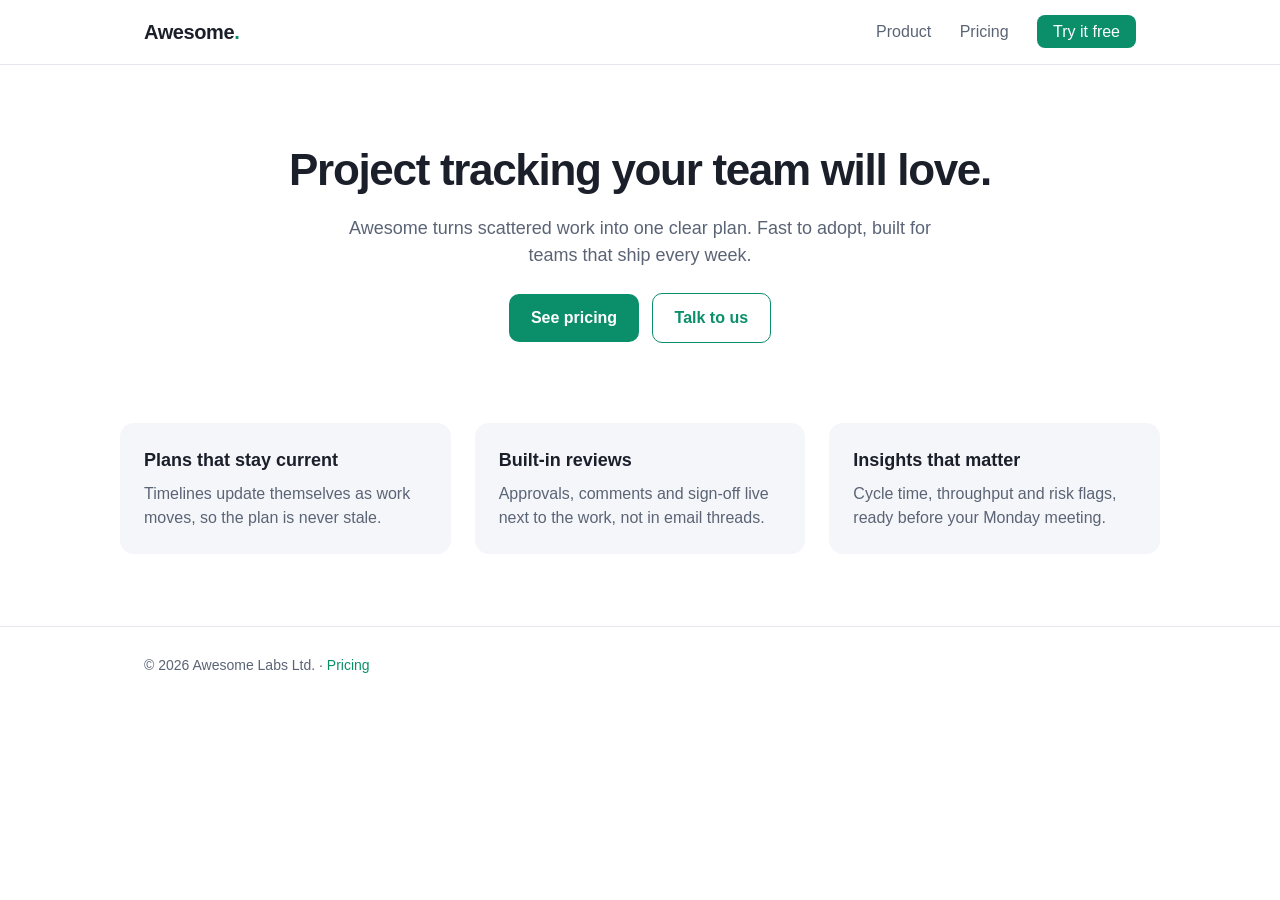
==== index.html @ 6520294e "Baseline site" ====
<!doctype html>
<html lang="en">
<head>
  <meta charset="utf-8">
  <meta name="viewport" content="width=device-width, initial-scale=1">
  <title>Awesome — Project tracking your team will love</title>
  <link rel="stylesheet" href="styles.css">
</head>
<body>
<header class="top">
  <div class="wrap">
    <a class="logo" href="index.html">Awesome<span>.</span></a>
    <nav class="menu">
      <a href="index.html">Product</a>
      <a href="pricing.html">Pricing</a>
      <a href="pricing.html" class="cta">Try it free</a>
    </nav>
  </div>
</header>

<section class="hero">
  <div class="wrap">
    <h1>Project tracking your team will love.</h1>
    <p>Awesome turns scattered work into one clear plan. Fast to adopt, built for teams that ship every week.</p>
    <a class="btn" href="pricing.html">See pricing</a>
    <a class="btn ghost" href="pricing.html">Talk to us</a>
  </div>
</section>

<section class="wrap features">
  <article><h3>Plans that stay current</h3><p>Timelines update themselves as work moves, so the plan is never stale.</p></article>
  <article><h3>Built-in reviews</h3><p>Approvals, comments and sign-off live next to the work, not in email threads.</p></article>
  <article><h3>Insights that matter</h3><p>Cycle time, throughput and risk flags, ready before your Monday meeting.</p></article>
</section>

<footer class="bottom"><div class="wrap">© 2026 Awesome Labs Ltd. · <a href="pricing.html">Pricing</a></div></footer>
</body>
</html>
---- styles.css ----
:root { --ink:#1b1f2a; --muted:#5b6475; --line:#e4e7ee; --brand:#0b8f6a; --brand-dark:#086e52; --bg:#ffffff; --soft:#f5f6fa; }
* { box-sizing: border-box; }
body { margin:0; font-family: -apple-system, BlinkMacSystemFont, "Segoe UI", Inter, Roboto, sans-serif; color:var(--ink); background:var(--bg); line-height:1.5; }
a { color:var(--brand); text-decoration:none; }
.wrap { max-width:1040px; margin:0 auto; padding:0 24px; }
header.top { border-bottom:1px solid var(--line); }
header.top .wrap { display:flex; align-items:center; justify-content:space-between; height:64px; }
.logo { font-weight:800; font-size:20px; letter-spacing:-.02em; color:var(--ink); }
.logo span { color:var(--brand); }
nav.menu a { margin-left:24px; color:var(--muted); font-weight:500; }
nav.menu a.cta { background:var(--brand); color:#fff; padding:8px 16px; border-radius:8px; }
.hero { padding:72px 0 40px; text-align:center; }
.hero h1 { font-size:44px; letter-spacing:-.03em; margin:0 0 12px; }
.hero p { color:var(--muted); font-size:18px; max-width:620px; margin:0 auto 24px; }
.btn { display:inline-block; background:var(--brand); color:#fff; padding:12px 22px; border-radius:10px; font-weight:600; }
.btn.ghost { background:transparent; color:var(--brand); border:1px solid var(--brand); margin-left:8px; }
.features { display:grid; grid-template-columns:repeat(3,1fr); gap:24px; padding:40px 0 72px; }
.features article { background:var(--soft); border-radius:14px; padding:24px; }
.features h3 { margin:0 0 8px; font-size:18px; }
.features p { margin:0; color:var(--muted); }
section.pricing { padding:56px 0 72px; }
section.pricing h1 { text-align:center; font-size:40px; letter-spacing:-.03em; margin:0 0 8px; }
section.pricing > .wrap > p.sub { text-align:center; color:var(--muted); margin:0 0 40px; }
.plans { display:grid; grid-template-columns:repeat(3,1fr); gap:24px; align-items:stretch; }
article.plan { border:1px solid var(--line); border-radius:16px; padding:28px; display:flex; flex-direction:column; background:#fff; }
article.plan.featured { border-color:var(--brand); box-shadow:0 10px 30px rgba(11,143,106,.14); }
article.plan h3 { margin:0 0 4px; font-size:22px; }
article.plan .blurb { color:var(--muted); margin:0 0 18px; min-height:44px; }
article.plan .price { margin:0 0 20px; }
article.plan .amount { font-size:40px; font-weight:800; letter-spacing:-.03em; }
article.plan .unit, article.plan .period { color:var(--muted); font-size:15px; }
article.plan ul.features { list-style:none; padding:0; margin:0 0 24px; display:block; }
article.plan ul.features li { padding:6px 0 6px 26px; position:relative; border-top:1px solid var(--line); }
article.plan ul.features li::before { content:"✓"; position:absolute; left:4px; color:var(--brand); font-weight:700; }
article.plan .btn { margin-top:auto; text-align:center; }
.faq { max-width:720px; margin:0 auto; padding:0 0 72px; }
.faq h2 { font-size:26px; }
.faq h4 { margin:18px 0 4px; }
.faq p { margin:0; color:var(--muted); }
footer.bottom { border-top:1px solid var(--line); padding:28px 0; color:var(--muted); font-size:14px; }
@media (max-width:820px) { .features, .plans { grid-template-columns:1fr; } .hero h1 { font-size:34px; } }
article.plan .tagline { font-weight:600; color:var(--brand); margin:0 0 6px; font-size:14px; text-transform:uppercase; letter-spacing:.04em; }
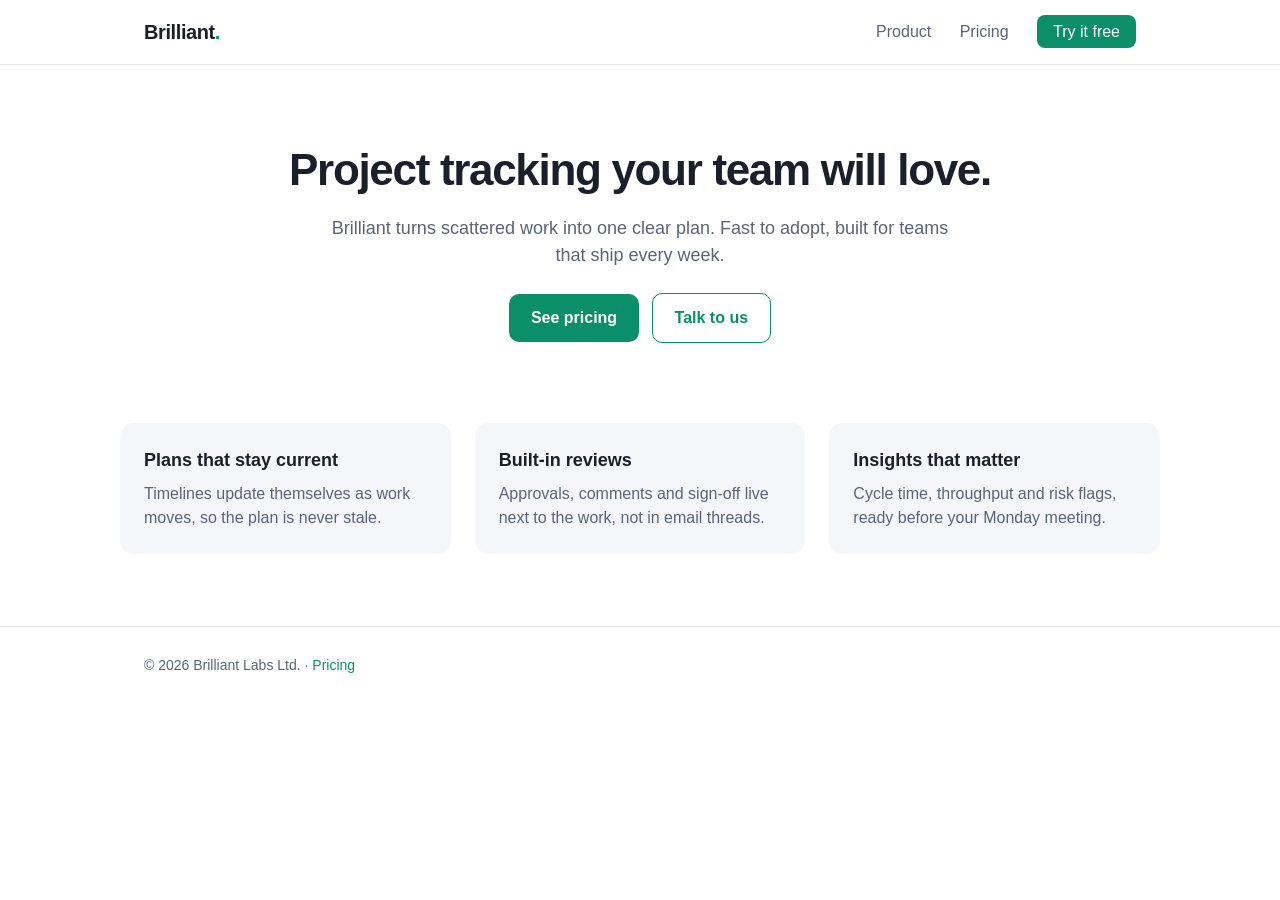
==== commit 6e0f780f: "Reset demo baseline" ====
--- a/index.html
+++ b/index.html
@@ -3,13 +3,13 @@
 <head>
   <meta charset="utf-8">
   <meta name="viewport" content="width=device-width, initial-scale=1">
-  <title>Awesome — Project tracking your team will love</title>
+  <title>Brilliant — Project tracking your team will love</title>
   <link rel="stylesheet" href="styles.css">
 </head>
 <body>
 <header class="top">
   <div class="wrap">
-    <a class="logo" href="index.html">Awesome<span>.</span></a>
+    <a class="logo" href="index.html">Brilliant<span>.</span></a>
     <nav class="menu">
       <a href="index.html">Product</a>
       <a href="pricing.html">Pricing</a>
@@ -21,7 +21,7 @@
 <section class="hero">
   <div class="wrap">
     <h1>Project tracking your team will love.</h1>
-    <p>Awesome turns scattered work into one clear plan. Fast to adopt, built for teams that ship every week.</p>
+    <p>Brilliant turns scattered work into one clear plan. Fast to adopt, built for teams that ship every week.</p>
     <a class="btn" href="pricing.html">See pricing</a>
     <a class="btn ghost" href="pricing.html">Talk to us</a>
   </div>
@@ -33,6 +33,6 @@
   <article><h3>Insights that matter</h3><p>Cycle time, throughput and risk flags, ready before your Monday meeting.</p></article>
 </section>
 
-<footer class="bottom"><div class="wrap">© 2026 Awesome Labs Ltd. · <a href="pricing.html">Pricing</a></div></footer>
+<footer class="bottom"><div class="wrap">© 2026 Brilliant Labs Ltd. · <a href="pricing.html">Pricing</a></div></footer>
 </body>
 </html>
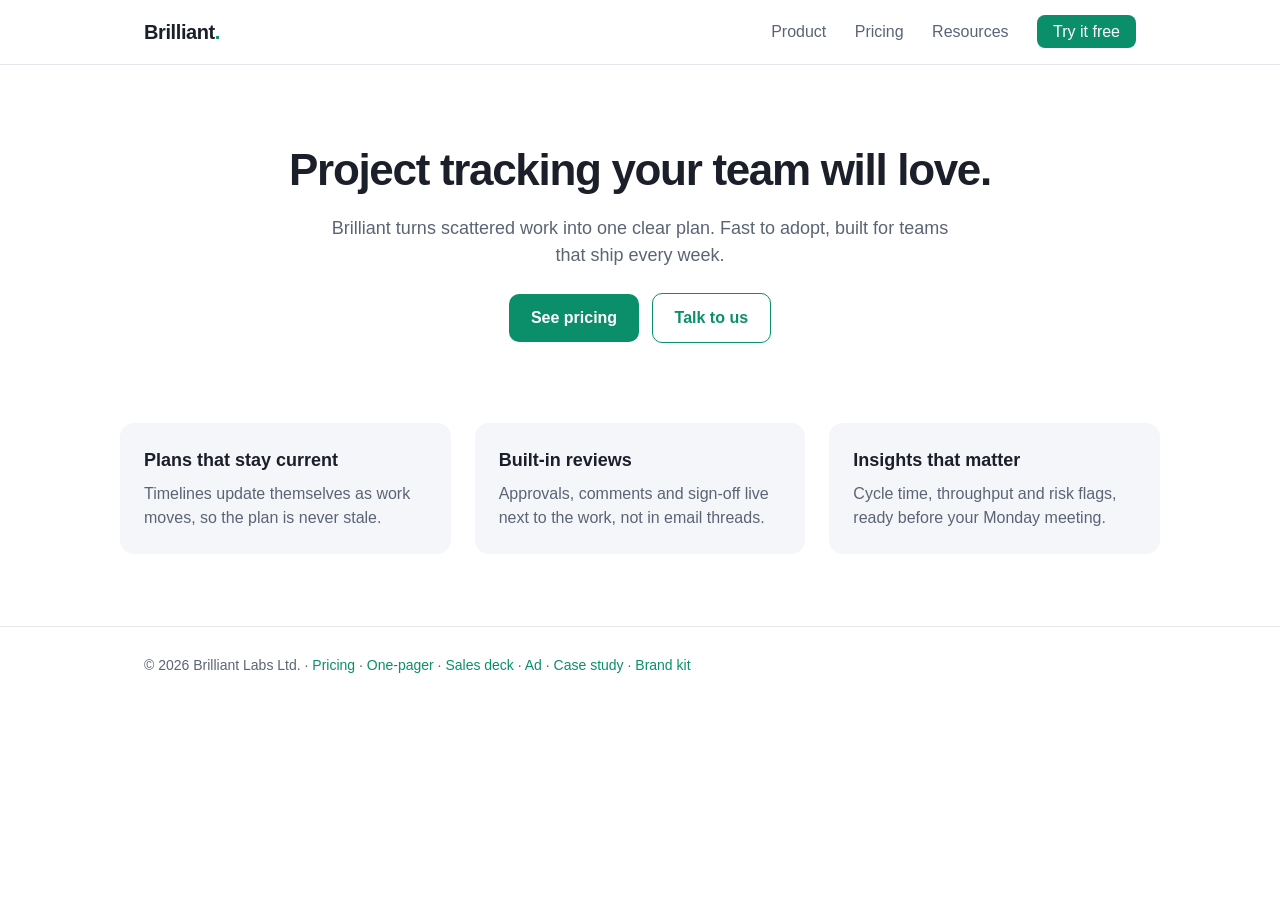
==== commit fa398b06: "Add sales deck, LinkedIn ad, one-pager, case study, brand kit and thumbnails (v0.2 L7)" ====
--- a/index.html
+++ b/index.html
@@ -13,6 +13,7 @@
     <nav class="menu">
       <a href="index.html">Product</a>
       <a href="pricing.html">Pricing</a>
+      <a href="one-pager.html">Resources</a>
       <a href="pricing.html" class="cta">Try it free</a>
     </nav>
   </div>
@@ -33,6 +34,6 @@
   <article><h3>Insights that matter</h3><p>Cycle time, throughput and risk flags, ready before your Monday meeting.</p></article>
 </section>
 
-<footer class="bottom"><div class="wrap">© 2026 Brilliant Labs Ltd. · <a href="pricing.html">Pricing</a></div></footer>
+<footer class="bottom"><div class="wrap">© 2026 Brilliant Labs Ltd. · <a href="pricing.html">Pricing</a> · <a href="one-pager.html">One-pager</a> · <a href="assets/sales-deck.pptx">Sales deck</a> · <a href="ad.html">Ad</a> · <a href="case-study.html">Case study</a> · <a href="brand-kit.html">Brand kit</a></div></footer>
 </body>
 </html>
--- a/styles.css
+++ b/styles.css
@@ -40,3 +40,6 @@
 footer.bottom { border-top:1px solid var(--line); padding:28px 0; color:var(--muted); font-size:14px; }
 @media (max-width:820px) { .features, .plans { grid-template-columns:1fr; } .hero h1 { font-size:34px; } }
 article.plan .tagline { font-weight:600; color:var(--brand); margin:0 0 6px; font-size:14px; text-transform:uppercase; letter-spacing:.04em; }
+
+.pricing-list { list-style:none; padding:0; margin:12px 0 24px; } .pricing-list li { padding:10px 14px; border:1px solid var(--line, #e3e6ea); border-radius:10px; margin-bottom:8px; font-weight:600; }
+.ad-offer { font-weight:600; color:var(--brand); }
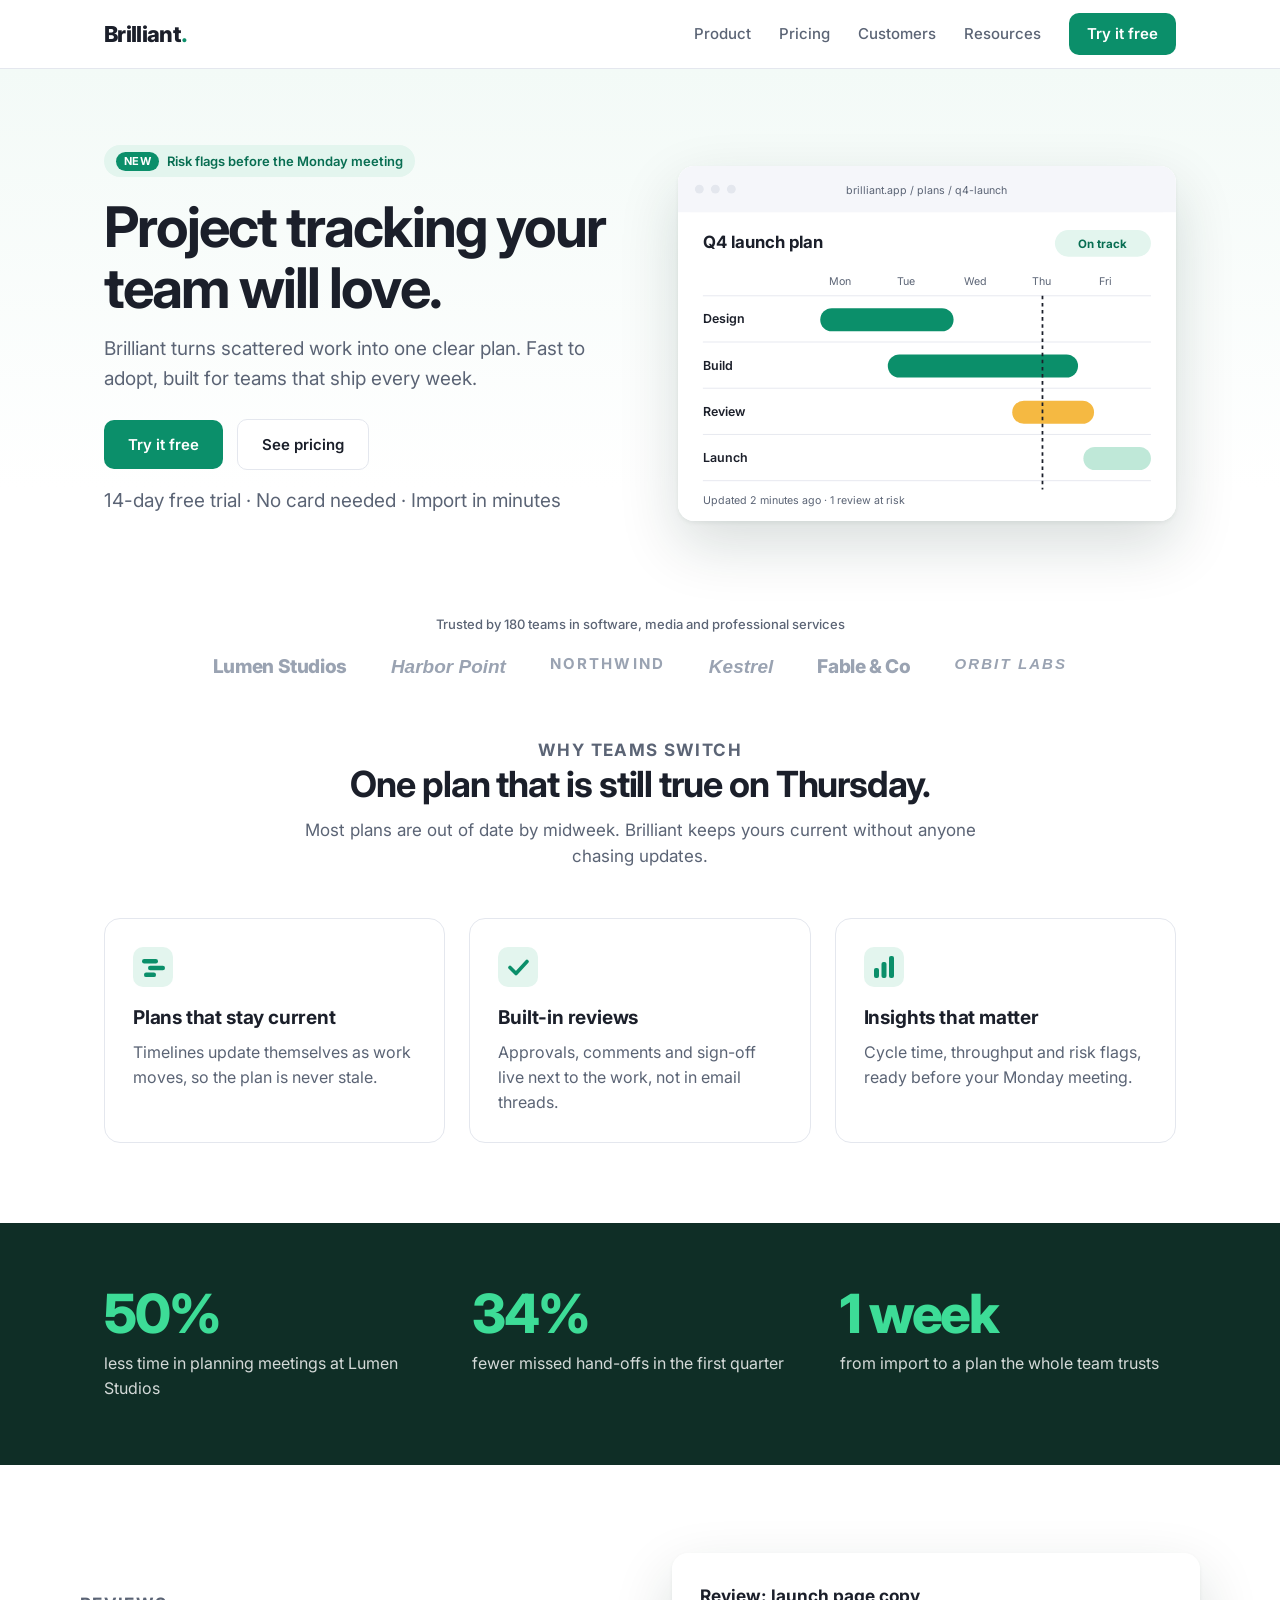
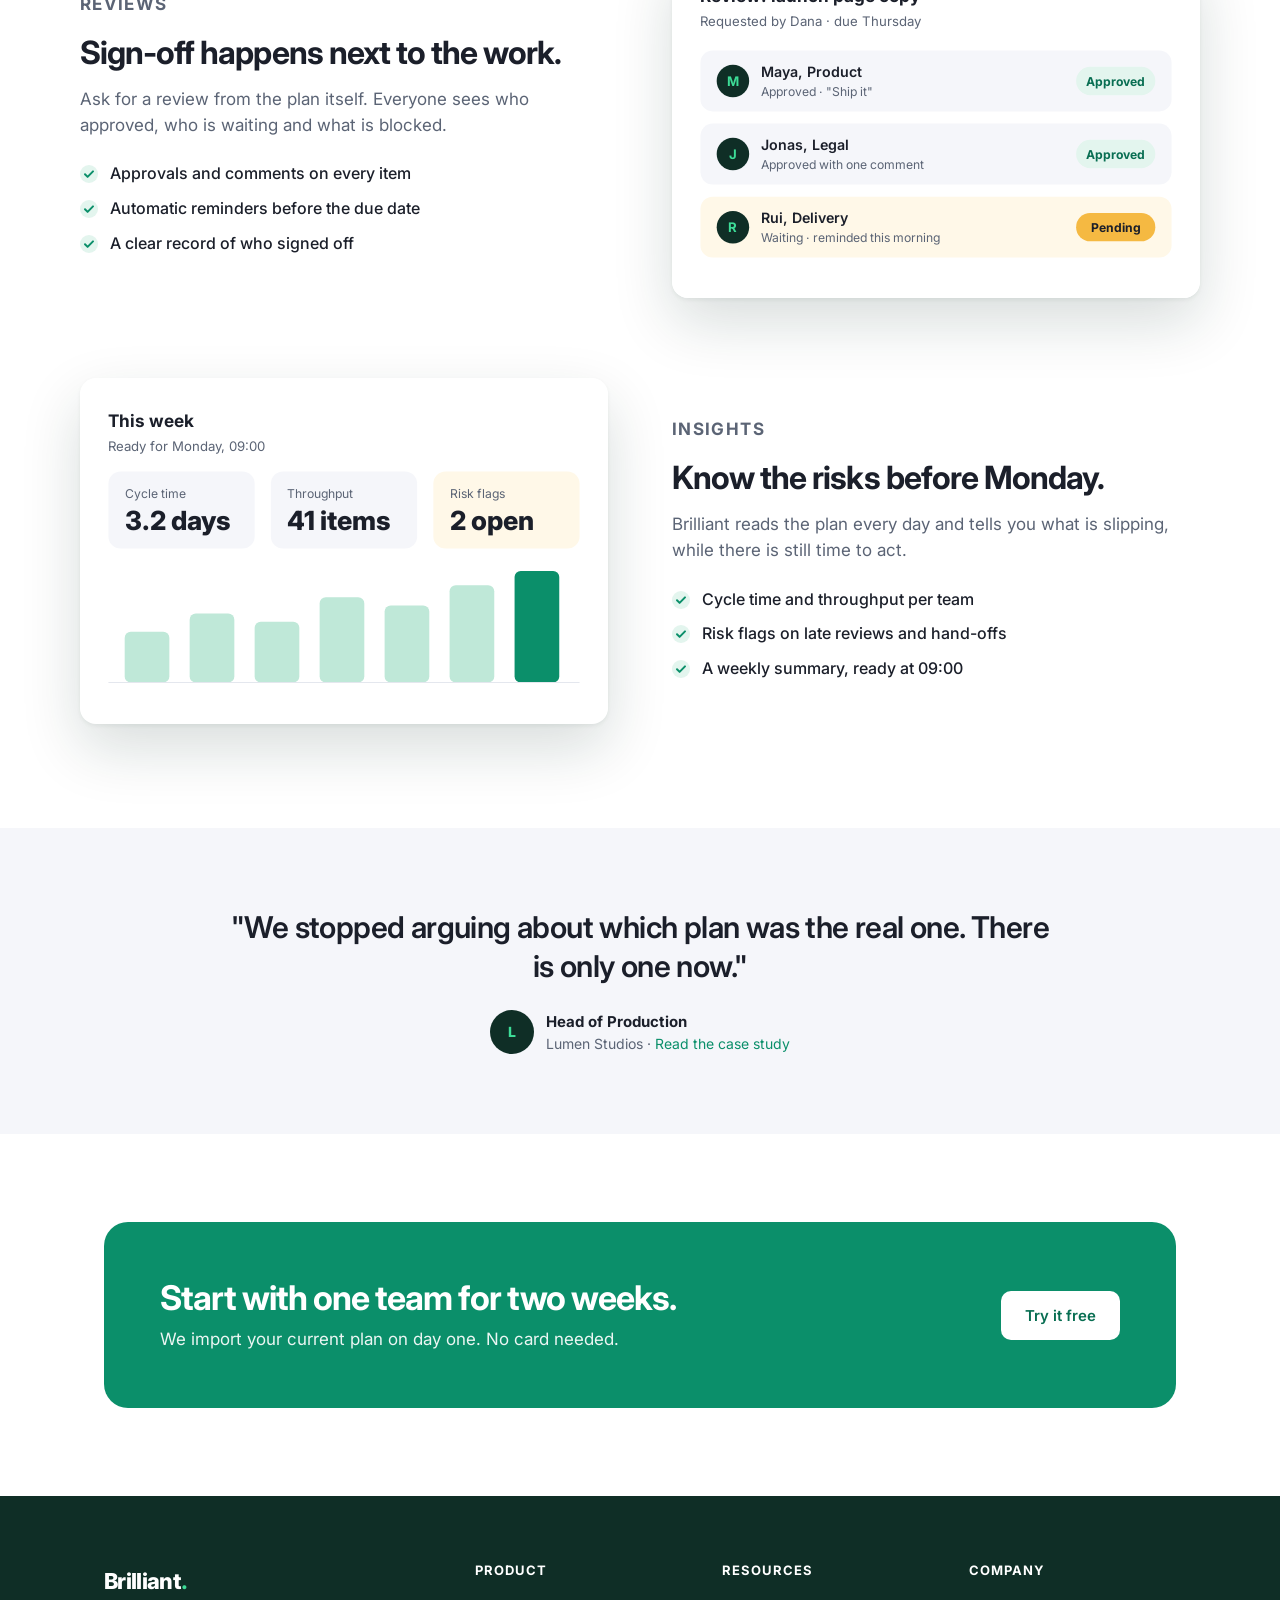
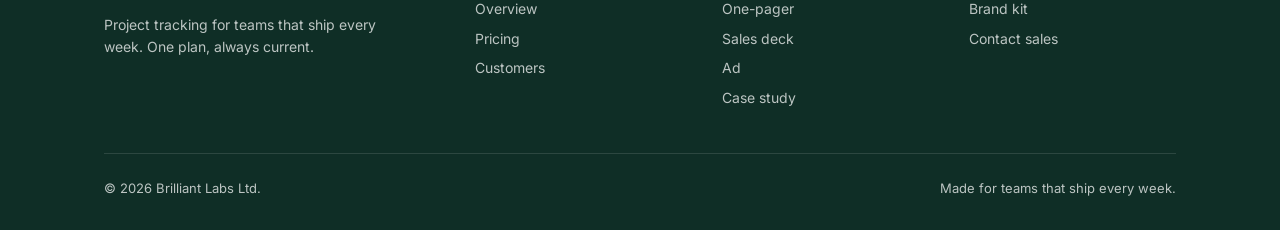
==== commit 4dc8a76e: "Site redesign: landing and pricing pages Co-Authored-By: Claude Fable 5.2 <noreply@anthropic.com>" ====
--- a/index.html
+++ b/index.html
@@ -13,27 +13,177 @@
     <nav class="menu">
       <a href="index.html">Product</a>
       <a href="pricing.html">Pricing</a>
+      <a href="case-study.html">Customers</a>
       <a href="one-pager.html">Resources</a>
       <a href="pricing.html" class="cta">Try it free</a>
     </nav>
   </div>
 </header>
 
-<section class="hero">
+<section class="hero split">
   <div class="wrap">
-    <h1>Project tracking your team will love.</h1>
-    <p>Brilliant turns scattered work into one clear plan. Fast to adopt, built for teams that ship every week.</p>
-    <a class="btn" href="pricing.html">See pricing</a>
-    <a class="btn ghost" href="pricing.html">Talk to us</a>
+    <div>
+      <span class="pill"><b>NEW</b> Risk flags before the Monday meeting</span>
+      <h1>Project tracking your team will love.</h1>
+      <p>Brilliant turns scattered work into one clear plan. Fast to adopt, built for teams that ship every week.</p>
+      <a class="btn" href="pricing.html">Try it free</a>
+      <a class="btn ghost" href="pricing.html">See pricing</a>
+      <p class="hero-note">14-day free trial · No card needed · Import in minutes</p>
+    </div>
+    <div>
+      <svg class="shot" viewBox="0 0 560 400" role="img" aria-label="A Brilliant plan: work streams on a weekly timeline with one review at risk">
+        <rect width="560" height="400" rx="16" fill="#ffffff"/>
+        <rect width="560" height="52" rx="16" fill="#f5f6fa"/><rect y="36" width="560" height="16" fill="#f5f6fa"/>
+        <circle cx="24" cy="26" r="5" fill="#e4e7ee"/><circle cx="42" cy="26" r="5" fill="#e4e7ee"/><circle cx="60" cy="26" r="5" fill="#e4e7ee"/>
+        <text x="280" y="31" text-anchor="middle" font-family="Inter, Helvetica, Arial, sans-serif" font-size="12" fill="#5b6475">brilliant.app / plans / q4-launch</text>
+        <text x="28" y="92" font-family="Inter, Helvetica, Arial, sans-serif" font-size="19" font-weight="700" fill="#1b1f2a">Q4 launch plan</text>
+        <rect x="424" y="72" width="108" height="30" rx="15" fill="#e3f5ee"/>
+        <text x="478" y="92" text-anchor="middle" font-family="Inter, Helvetica, Arial, sans-serif" font-size="13" font-weight="700" fill="#086e52">On track</text>
+        <g font-family="Inter, Helvetica, Arial, sans-serif" font-size="12" fill="#5b6475">
+          <text x="170" y="134">Mon</text><text x="246" y="134">Tue</text><text x="322" y="134">Wed</text><text x="398" y="134">Thu</text><text x="474" y="134">Fri</text>
+        </g>
+        <g stroke="#e4e7ee" stroke-width="1"><line x1="28" y1="146" x2="532" y2="146"/><line x1="28" y1="198" x2="532" y2="198"/><line x1="28" y1="250" x2="532" y2="250"/><line x1="28" y1="302" x2="532" y2="302"/><line x1="28" y1="354" x2="532" y2="354"/></g>
+        <g font-family="Inter, Helvetica, Arial, sans-serif" font-size="14" font-weight="600" fill="#1b1f2a">
+          <text x="28" y="177">Design</text><text x="28" y="229">Build</text><text x="28" y="281">Review</text><text x="28" y="333">Launch</text>
+        </g>
+        <rect x="160" y="160" width="150" height="26" rx="13" fill="#0b8f6a"/>
+        <rect x="236" y="212" width="214" height="26" rx="13" fill="#0b8f6a"/>
+        <rect x="376" y="264" width="92" height="26" rx="13" fill="#f5b942"/>
+        <rect x="456" y="316" width="76" height="26" rx="13" fill="#bfe8d8"/>
+        <line x1="410" y1="146" x2="410" y2="364" stroke="#1b1f2a" stroke-width="2" stroke-dasharray="4 4"/>
+        <text x="28" y="380" font-family="Inter, Helvetica, Arial, sans-serif" font-size="12" fill="#5b6475">Updated 2 minutes ago · 1 review at risk</text>
+      </svg>
+    </div>
   </div>
 </section>
 
-<section class="wrap features">
-  <article><h3>Plans that stay current</h3><p>Timelines update themselves as work moves, so the plan is never stale.</p></article>
-  <article><h3>Built-in reviews</h3><p>Approvals, comments and sign-off live next to the work, not in email threads.</p></article>
-  <article><h3>Insights that matter</h3><p>Cycle time, throughput and risk flags, ready before your Monday meeting.</p></article>
+<section class="logos">
+  <div class="wrap">
+    <p>Trusted by 180 teams in software, media and professional services</p>
+    <ul><li>Lumen Studios</li><li>Harbor Point</li><li>Northwind</li><li>Kestrel</li><li>Fable &amp; Co</li><li>Orbit Labs</li></ul>
+  </div>
 </section>
 
-<footer class="bottom"><div class="wrap">© 2026 Brilliant Labs Ltd. · <a href="pricing.html">Pricing</a> · <a href="one-pager.html">One-pager</a> · <a href="assets/sales-deck.pptx">Sales deck</a> · <a href="ad.html">Ad</a> · <a href="case-study.html">Case study</a> · <a href="brand-kit.html">Brand kit</a></div></footer>
+<section class="wrap">
+  <div class="section-head">
+    <p class="eyebrow">Why teams switch</p>
+    <h2>One plan that is still true on Thursday.</h2>
+    <p>Most plans are out of date by midweek. Brilliant keeps yours current without anyone chasing updates.</p>
+  </div>
+  <div class="features">
+    <article><svg viewBox="0 0 40 40" aria-hidden="true"><rect width="40" height="40" rx="10" fill="#e3f5ee"/><rect x="9" y="12" width="16" height="4.5" rx="2.2" fill="#0b8f6a"/><rect x="15" y="18.8" width="17" height="4.5" rx="2.2" fill="#0b8f6a"/><rect x="11" y="25.6" width="12" height="4.5" rx="2.2" fill="#0b8f6a"/></svg><h3>Plans that stay current</h3><p>Timelines update themselves as work moves, so the plan is never stale.</p></article>
+    <article><svg viewBox="0 0 40 40" aria-hidden="true"><rect width="40" height="40" rx="10" fill="#e3f5ee"/><path d="M12 20.5l6 6 11-12" fill="none" stroke="#0b8f6a" stroke-width="3.6" stroke-linecap="round" stroke-linejoin="round"/></svg><h3>Built-in reviews</h3><p>Approvals, comments and sign-off live next to the work, not in email threads.</p></article>
+    <article><svg viewBox="0 0 40 40" aria-hidden="true"><rect width="40" height="40" rx="10" fill="#e3f5ee"/><rect x="10" y="21" width="5" height="10" rx="2" fill="#0b8f6a"/><rect x="17.5" y="15" width="5" height="16" rx="2" fill="#0b8f6a"/><rect x="25" y="9" width="5" height="22" rx="2" fill="#0b8f6a"/></svg><h3>Insights that matter</h3><p>Cycle time, throughput and risk flags, ready before your Monday meeting.</p></article>
+  </div>
+</section>
+
+<section class="band">
+  <div class="wrap stats">
+    <div><b>50%</b><span>less time in planning meetings at Lumen Studios</span></div>
+    <div><b>34%</b><span>fewer missed hand-offs in the first quarter</span></div>
+    <div><b>1 week</b><span>from import to a plan the whole team trusts</span></div>
+  </div>
+</section>
+
+<section class="wrap rows">
+  <div class="row">
+    <div>
+      <p class="eyebrow">Reviews</p>
+      <h2>Sign-off happens next to the work.</h2>
+      <p>Ask for a review from the plan itself. Everyone sees who approved, who is waiting and what is blocked.</p>
+      <ul class="ticks"><li>Approvals and comments on every item</li><li>Automatic reminders before the due date</li><li>A clear record of who signed off</li></ul>
+    </div>
+    <div>
+      <svg class="shot" viewBox="0 0 520 340" role="img" aria-label="A review request with two approvals and one pending">
+        <rect width="520" height="340" rx="16" fill="#ffffff"/>
+        <text x="28" y="48" font-family="Inter, Helvetica, Arial, sans-serif" font-size="17" font-weight="700" fill="#1b1f2a">Review: launch page copy</text>
+        <text x="28" y="72" font-family="Inter, Helvetica, Arial, sans-serif" font-size="13" fill="#5b6475">Requested by Dana · due Thursday</text>
+        <g font-family="Inter, Helvetica, Arial, sans-serif">
+          <rect x="28" y="96" width="464" height="60" rx="12" fill="#f5f6fa"/><circle cx="60" cy="126" r="16" fill="#0f2e26"/><text x="60" y="131" text-anchor="middle" font-size="13" font-weight="700" fill="#3ddc97">M</text>
+          <text x="88" y="122" font-size="14" font-weight="600" fill="#1b1f2a">Maya, Product</text><text x="88" y="141" font-size="12" fill="#5b6475">Approved · "Ship it"</text>
+          <rect x="398" y="112" width="78" height="28" rx="14" fill="#e3f5ee"/><text x="437" y="131" text-anchor="middle" font-size="12" font-weight="700" fill="#086e52">Approved</text>
+          <rect x="28" y="168" width="464" height="60" rx="12" fill="#f5f6fa"/><circle cx="60" cy="198" r="16" fill="#0f2e26"/><text x="60" y="203" text-anchor="middle" font-size="13" font-weight="700" fill="#3ddc97">J</text>
+          <text x="88" y="194" font-size="14" font-weight="600" fill="#1b1f2a">Jonas, Legal</text><text x="88" y="213" font-size="12" fill="#5b6475">Approved with one comment</text>
+          <rect x="398" y="184" width="78" height="28" rx="14" fill="#e3f5ee"/><text x="437" y="203" text-anchor="middle" font-size="12" font-weight="700" fill="#086e52">Approved</text>
+          <rect x="28" y="240" width="464" height="60" rx="12" fill="#fff8e8"/><circle cx="60" cy="270" r="16" fill="#0f2e26"/><text x="60" y="275" text-anchor="middle" font-size="13" font-weight="700" fill="#3ddc97">R</text>
+          <text x="88" y="266" font-size="14" font-weight="600" fill="#1b1f2a">Rui, Delivery</text><text x="88" y="285" font-size="12" fill="#5b6475">Waiting · reminded this morning</text>
+          <rect x="398" y="256" width="78" height="28" rx="14" fill="#f5b942"/><text x="437" y="275" text-anchor="middle" font-size="12" font-weight="700" fill="#1b1f2a">Pending</text>
+        </g>
+      </svg>
+    </div>
+  </div>
+  <div class="row flip">
+    <div>
+      <p class="eyebrow">Insights</p>
+      <h2>Know the risks before Monday.</h2>
+      <p>Brilliant reads the plan every day and tells you what is slipping, while there is still time to act.</p>
+      <ul class="ticks"><li>Cycle time and throughput per team</li><li>Risk flags on late reviews and hand-offs</li><li>A weekly summary, ready at 09:00</li></ul>
+    </div>
+    <div>
+      <svg class="shot" viewBox="0 0 520 340" role="img" aria-label="Weekly insights: throughput by week and two risk flags">
+        <rect width="520" height="340" rx="16" fill="#ffffff"/>
+        <text x="28" y="48" font-family="Inter, Helvetica, Arial, sans-serif" font-size="17" font-weight="700" fill="#1b1f2a">This week</text>
+        <text x="28" y="72" font-family="Inter, Helvetica, Arial, sans-serif" font-size="13" fill="#5b6475">Ready for Monday, 09:00</text>
+        <g font-family="Inter, Helvetica, Arial, sans-serif">
+          <rect x="28" y="92" width="144" height="76" rx="12" fill="#f5f6fa"/><text x="44" y="118" font-size="12" fill="#5b6475">Cycle time</text><text x="44" y="150" font-size="26" font-weight="800" fill="#1b1f2a">3.2 days</text>
+          <rect x="188" y="92" width="144" height="76" rx="12" fill="#f5f6fa"/><text x="204" y="118" font-size="12" fill="#5b6475">Throughput</text><text x="204" y="150" font-size="26" font-weight="800" fill="#1b1f2a">41 items</text>
+          <rect x="348" y="92" width="144" height="76" rx="12" fill="#fff8e8"/><text x="364" y="118" font-size="12" fill="#5b6475">Risk flags</text><text x="364" y="150" font-size="26" font-weight="800" fill="#1b1f2a">2 open</text>
+        </g>
+        <g fill="#bfe8d8"><rect x="44" y="250" width="44" height="50" rx="6"/><rect x="108" y="232" width="44" height="68" rx="6"/><rect x="172" y="240" width="44" height="60" rx="6"/><rect x="236" y="216" width="44" height="84" rx="6"/><rect x="300" y="224" width="44" height="76" rx="6"/><rect x="364" y="204" width="44" height="96" rx="6"/></g>
+        <rect x="428" y="190" width="44" height="110" rx="6" fill="#0b8f6a"/>
+        <line x1="28" y1="300" x2="492" y2="300" stroke="#e4e7ee"/>
+      </svg>
+    </div>
+  </div>
+</section>
+
+<section class="voice">
+  <div class="wrap">
+    <blockquote>"We stopped arguing about which plan was the real one. There is only one now."</blockquote>
+    <div class="who"><i>L</i><span><strong>Head of Production</strong>Lumen Studios · <a href="case-study.html">Read the case study</a></span></div>
+  </div>
+</section>
+
+<section class="cta-band">
+  <div class="wrap">
+    <div class="inner">
+      <div>
+        <h2>Start with one team for two weeks.</h2>
+        <p>We import your current plan on day one. No card needed.</p>
+      </div>
+      <a class="btn light" href="pricing.html">Try it free</a>
+    </div>
+  </div>
+</section>
+
+<footer class="site">
+  <div class="wrap">
+    <div class="cols">
+      <div>
+        <a class="logo" href="index.html">Brilliant<span>.</span></a>
+        <p>Project tracking for teams that ship every week. One plan, always current.</p>
+      </div>
+      <div>
+        <h5>Product</h5>
+        <a href="index.html">Overview</a>
+        <a href="pricing.html">Pricing</a>
+        <a href="case-study.html">Customers</a>
+      </div>
+      <div>
+        <h5>Resources</h5>
+        <a href="one-pager.html">One-pager</a>
+        <a href="https://docs.google.com/presentation/d/1Q5gkvbBkYWFnM9RnOS8dWcjtNJt3O98fN2-qYIkt4VE/edit">Sales deck</a>
+        <a href="ad.html">Ad</a>
+        <a href="case-study.html">Case study</a>
+      </div>
+      <div>
+        <h5>Company</h5>
+        <a href="brand-kit.html">Brand kit</a>
+        <a href="pricing.html">Contact sales</a>
+      </div>
+    </div>
+    <div class="legal"><span>© 2026 Brilliant Labs Ltd.</span><span>Made for teams that ship every week.</span></div>
+  </div>
+</footer>
 </body>
 </html>
--- a/styles.css
+++ b/styles.css
@@ -1,45 +1,152 @@
-:root { --ink:#1b1f2a; --muted:#5b6475; --line:#e4e7ee; --brand:#0b8f6a; --brand-dark:#086e52; --bg:#ffffff; --soft:#f5f6fa; }
-* { box-sizing: border-box; }
-body { margin:0; font-family: -apple-system, BlinkMacSystemFont, "Segoe UI", Inter, Roboto, sans-serif; color:var(--ink); background:var(--bg); line-height:1.5; }
+@import url("https://fonts.googleapis.com/css2?family=Inter:wght@400;500;600;700;800&display=swap");
+:root { --ink:#1b1f2a; --muted:#5b6475; --line:#e4e7ee; --brand:#0b8f6a; --brand-dark:#086e52; --bg:#ffffff; --soft:#f5f6fa;
+        --deep:#0f2e26; --deep-2:#163d33; --mint:#3ddc97; --mint-soft:#e3f5ee; --amber:#f5b942; }
+* { box-sizing:border-box; }
+html { scroll-behavior:smooth; }
+body { margin:0; font-family:Inter, -apple-system, BlinkMacSystemFont, "Segoe UI", Roboto, sans-serif; color:var(--ink); background:var(--bg); line-height:1.55; -webkit-font-smoothing:antialiased; }
 a { color:var(--brand); text-decoration:none; }
-.wrap { max-width:1040px; margin:0 auto; padding:0 24px; }
-header.top { border-bottom:1px solid var(--line); }
-header.top .wrap { display:flex; align-items:center; justify-content:space-between; height:64px; }
-.logo { font-weight:800; font-size:20px; letter-spacing:-.02em; color:var(--ink); }
+img, svg { max-width:100%; }
+.wrap { max-width:1120px; margin:0 auto; padding:0 24px; }
+
+/* header */
+header.top { position:sticky; top:0; z-index:10; background:rgba(255,255,255,.92); backdrop-filter:saturate(180%) blur(10px); border-bottom:1px solid var(--line); }
+header.top .wrap { display:flex; align-items:center; justify-content:space-between; height:68px; }
+.logo { font-weight:800; font-size:22px; letter-spacing:-.03em; color:var(--ink); }
 .logo span { color:var(--brand); }
-nav.menu a { margin-left:24px; color:var(--muted); font-weight:500; }
-nav.menu a.cta { background:var(--brand); color:#fff; padding:8px 16px; border-radius:8px; }
-.hero { padding:72px 0 40px; text-align:center; }
-.hero h1 { font-size:44px; letter-spacing:-.03em; margin:0 0 12px; }
-.hero p { color:var(--muted); font-size:18px; max-width:620px; margin:0 auto 24px; }
-.btn { display:inline-block; background:var(--brand); color:#fff; padding:12px 22px; border-radius:10px; font-weight:600; }
-.btn.ghost { background:transparent; color:var(--brand); border:1px solid var(--brand); margin-left:8px; }
-.features { display:grid; grid-template-columns:repeat(3,1fr); gap:24px; padding:40px 0 72px; }
-.features article { background:var(--soft); border-radius:14px; padding:24px; }
-.features h3 { margin:0 0 8px; font-size:18px; }
+nav.menu { display:flex; align-items:center; gap:28px; }
+nav.menu a { color:var(--muted); font-weight:500; font-size:15px; }
+nav.menu a:hover { color:var(--ink); }
+nav.menu a.cta { background:var(--brand); color:#fff; padding:9px 18px; border-radius:10px; font-weight:600; }
+nav.menu a.cta:hover { background:var(--brand-dark); color:#fff; }
+
+/* buttons */
+.btn { display:inline-block; background:var(--brand); color:#fff; padding:13px 24px; border-radius:10px; font-weight:600; font-size:15px; transition:background .15s, transform .15s; }
+.btn:hover { background:var(--brand-dark); transform:translateY(-1px); }
+.btn.ghost { background:#fff; color:var(--ink); border:1px solid var(--line); margin-left:10px; }
+.btn.ghost:hover { border-color:var(--ink); background:#fff; }
+.btn.light { background:#fff; color:var(--brand-dark); }
+
+/* simple hero (case study, brand kit) */
+.hero { padding:80px 0 44px; text-align:center; }
+.hero h1 { font-size:48px; line-height:1.08; letter-spacing:-.035em; margin:0 0 16px; }
+.hero p { color:var(--muted); font-size:18px; max-width:640px; margin:0 auto 26px; }
+.hero p.sub { font-size:13px; font-weight:700; letter-spacing:.08em; text-transform:uppercase; color:var(--brand); margin-bottom:14px; }
+
+/* landing hero */
+.hero.split { text-align:left; padding:76px 0 64px; background:linear-gradient(180deg,#f3faf7 0%,#ffffff 78%); }
+.hero.split .wrap { display:grid; grid-template-columns:1.02fr .98fr; gap:56px; align-items:center; }
+.hero.split h1 { font-size:56px; }
+.hero.split p { margin-left:0; font-size:19px; max-width:520px; }
+.pill { display:inline-flex; align-items:center; gap:8px; background:var(--mint-soft); color:var(--brand-dark); font-weight:600; font-size:13px; padding:6px 12px; border-radius:999px; margin-bottom:20px; }
+.pill b { background:var(--brand); color:#fff; border-radius:999px; padding:1px 8px; font-size:11px; letter-spacing:.04em; }
+.hero-note { font-size:13px; color:var(--muted); margin-top:16px !important; }
+.shot { border-radius:16px; box-shadow:0 2px 4px rgba(15,46,38,.06), 0 24px 60px rgba(15,46,38,.16); display:block; background:#fff; }
+
+/* logo strip */
+.logos { padding:8px 0 56px; text-align:center; }
+.logos p { font-size:13px; color:var(--muted); font-weight:500; margin:0 0 18px; }
+.logos ul { list-style:none; margin:0; padding:0; display:flex; flex-wrap:wrap; justify-content:center; gap:14px 44px; }
+.logos li { font-weight:800; font-size:19px; letter-spacing:-.02em; color:#9aa3b2; }
+.logos li:nth-child(2n) { font-weight:600; font-style:italic; letter-spacing:0; }
+.logos li:nth-child(3n) { text-transform:uppercase; font-size:15px; letter-spacing:.14em; font-weight:700; }
+
+/* section headings */
+.section-head { text-align:center; max-width:680px; margin:0 auto 40px; }
+.section-head h2 { font-size:36px; letter-spacing:-.03em; line-height:1.15; margin:0 0 12px; }
+.section-head p { color:var(--muted); font-size:17px; margin:0; }
+.eyebrow { font-size:13px; font-weight:700; letter-spacing:.08em; text-transform:uppercase; color:var(--brand); margin:0 0 10px; }
+
+/* feature cards */
+.features { display:grid; grid-template-columns:repeat(3,1fr); gap:24px; padding:8px 0 80px; }
+.features article { background:#fff; border:1px solid var(--line); border-radius:16px; padding:28px; transition:box-shadow .15s, transform .15s; }
+.features article:hover { box-shadow:0 12px 32px rgba(15,46,38,.08); transform:translateY(-2px); }
+.features article svg { width:40px; height:40px; display:block; margin-bottom:16px; }
+.features h3 { margin:0 0 8px; font-size:19px; letter-spacing:-.01em; }
 .features p { margin:0; color:var(--muted); }
-section.pricing { padding:56px 0 72px; }
-section.pricing h1 { text-align:center; font-size:40px; letter-spacing:-.03em; margin:0 0 8px; }
-section.pricing > .wrap > p.sub { text-align:center; color:var(--muted); margin:0 0 40px; }
-.plans { display:grid; grid-template-columns:repeat(3,1fr); gap:24px; align-items:stretch; }
-article.plan { border:1px solid var(--line); border-radius:16px; padding:28px; display:flex; flex-direction:column; background:#fff; }
-article.plan.featured { border-color:var(--brand); box-shadow:0 10px 30px rgba(11,143,106,.14); }
-article.plan h3 { margin:0 0 4px; font-size:22px; }
-article.plan .blurb { color:var(--muted); margin:0 0 18px; min-height:44px; }
-article.plan .price { margin:0 0 20px; }
-article.plan .amount { font-size:40px; font-weight:800; letter-spacing:-.03em; }
+
+/* dark band */
+.band { background:var(--deep); color:#fff; padding:64px 0; }
+.band .stats { display:grid; grid-template-columns:repeat(3,1fr); gap:32px; }
+.band .stats b { display:block; font-size:54px; font-weight:800; letter-spacing:-.04em; color:var(--mint); line-height:1; margin-bottom:10px; }
+.band .stats span { color:rgba(255,255,255,.82); font-size:16px; }
+
+/* alternating rows */
+.rows { padding:88px 0 24px; }
+.row { display:grid; grid-template-columns:1fr 1fr; gap:64px; align-items:center; margin-bottom:80px; }
+.row.flip > :first-child { order:2; }
+.row h2 { font-size:32px; letter-spacing:-.03em; line-height:1.15; margin:0 0 14px; }
+.row p { color:var(--muted); font-size:17px; margin:0 0 18px; }
+.ticks { list-style:none; margin:0; padding:0; }
+.ticks li { position:relative; padding:5px 0 5px 30px; font-weight:500; }
+.ticks li::before { content:""; position:absolute; left:0; top:9px; width:18px; height:18px; border-radius:50%; background:var(--mint-soft) url("data:image/svg+xml,%3Csvg xmlns='http://www.w3.org/2000/svg' viewBox='0 0 18 18'%3E%3Cpath d='M5 9.3l2.6 2.6L13 6.4' fill='none' stroke='%230b8f6a' stroke-width='2' stroke-linecap='round' stroke-linejoin='round'/%3E%3C/svg%3E") center/18px no-repeat; }
+
+/* testimonial */
+.voice { background:var(--soft); padding:80px 0; text-align:center; }
+.voice blockquote { font-size:30px; line-height:1.3; letter-spacing:-.02em; font-weight:600; max-width:820px; margin:0 auto 24px; }
+.voice .who { display:inline-flex; align-items:center; gap:12px; text-align:left; font-size:14px; color:var(--muted); }
+.voice .who i { width:44px; height:44px; border-radius:50%; background:var(--deep); color:var(--mint); font-style:normal; font-weight:800; display:grid; place-items:center; }
+.voice .who strong { display:block; color:var(--ink); font-size:15px; }
+
+/* call to action */
+.cta-band { padding:88px 0; }
+.cta-band .inner { background:var(--brand); border-radius:24px; padding:56px; color:#fff; display:flex; justify-content:space-between; align-items:center; gap:32px; }
+.cta-band h2 { font-size:34px; letter-spacing:-.03em; line-height:1.15; margin:0 0 8px; }
+.cta-band p { margin:0; opacity:.92; font-size:17px; }
+
+/* pricing */
+section.pricing { padding:72px 0 56px; background:linear-gradient(180deg,#f3faf7 0%,#ffffff 46%); }
+section.pricing h1 { text-align:center; font-size:48px; letter-spacing:-.035em; line-height:1.08; margin:0 0 12px; }
+section.pricing > .wrap > p.sub { text-align:center; color:var(--muted); font-size:18px; margin:0 0 44px; }
+.plans { display:grid; grid-template-columns:repeat(auto-fit,minmax(250px,1fr)); gap:24px; align-items:stretch; }
+article.plan { border:1px solid var(--line); border-radius:20px; padding:32px 28px; display:flex; flex-direction:column; background:#fff; position:relative; }
+article.plan.featured { border:2px solid var(--brand); box-shadow:0 18px 44px rgba(11,143,106,.16); }
+article.plan .tagline { font-weight:700; color:var(--brand); margin:0 0 10px; font-size:12px; text-transform:uppercase; letter-spacing:.08em; }
+article.plan.featured .tagline { align-self:flex-start; background:var(--brand); color:#fff; padding:4px 10px; border-radius:999px; }
+article.plan h3 { margin:0 0 4px; font-size:24px; letter-spacing:-.02em; }
+article.plan .blurb { color:var(--muted); margin:0 0 20px; min-height:48px; }
+article.plan .price { margin:0 0 22px; padding-bottom:22px; border-bottom:1px solid var(--line); }
+article.plan .amount { font-size:48px; font-weight:800; letter-spacing:-.04em; line-height:1; }
 article.plan .unit, article.plan .period { color:var(--muted); font-size:15px; }
-article.plan ul.features { list-style:none; padding:0; margin:0 0 24px; display:block; }
-article.plan ul.features li { padding:6px 0 6px 26px; position:relative; border-top:1px solid var(--line); }
-article.plan ul.features li::before { content:"✓"; position:absolute; left:4px; color:var(--brand); font-weight:700; }
+article.plan ul.features { list-style:none; padding:0; margin:0 0 28px; display:block; }
+article.plan ul.features li { padding:7px 0 7px 28px; position:relative; font-size:15px; border:0; }
+article.plan ul.features li::before { content:""; position:absolute; left:0; top:10px; width:18px; height:18px; border-radius:50%; background:var(--mint-soft) url("data:image/svg+xml,%3Csvg xmlns='http://www.w3.org/2000/svg' viewBox='0 0 18 18'%3E%3Cpath d='M5 9.3l2.6 2.6L13 6.4' fill='none' stroke='%230b8f6a' stroke-width='2' stroke-linecap='round' stroke-linejoin='round'/%3E%3C/svg%3E") center/18px no-repeat; }
 article.plan .btn { margin-top:auto; text-align:center; }
-.faq { max-width:720px; margin:0 auto; padding:0 0 72px; }
-.faq h2 { font-size:26px; }
-.faq h4 { margin:18px 0 4px; }
-.faq p { margin:0; color:var(--muted); }
-footer.bottom { border-top:1px solid var(--line); padding:28px 0; color:var(--muted); font-size:14px; }
-@media (max-width:820px) { .features, .plans { grid-template-columns:1fr; } .hero h1 { font-size:34px; } }
-article.plan .tagline { font-weight:600; color:var(--brand); margin:0 0 6px; font-size:14px; text-transform:uppercase; letter-spacing:.04em; }
+article.plan:not(.featured) .btn { background:#fff; color:var(--ink); border:1px solid var(--line); }
+article.plan:not(.featured) .btn:hover { border-color:var(--ink); }
+.includes { padding:16px 0 72px; }
+.includes ul { list-style:none; margin:0; padding:22px 28px; display:grid; grid-template-columns:repeat(4,1fr); gap:16px; background:var(--soft); border-radius:16px; }
+.includes li { font-weight:600; font-size:15px; }
+.includes li span { display:block; font-weight:400; color:var(--muted); font-size:14px; }
+
+/* questions */
+.faq { max-width:1120px; margin:0 auto; padding:0 24px 80px; }
+.faq h2 { font-size:32px; letter-spacing:-.03em; margin:0 0 24px; }
+.faq h4 { margin:0 0 6px; font-size:17px; padding-top:20px; border-top:1px solid var(--line); }
+.faq p { margin:0 0 20px; color:var(--muted); max-width:720px; }
+.faq.narrow { max-width:760px; }
+
+/* footer */
+footer.bottom { border-top:1px solid var(--line); padding:32px 0; color:var(--muted); font-size:14px; }
+footer.bottom a { color:var(--muted); }
+footer.bottom a:hover { color:var(--ink); }
+footer.site { background:var(--deep); color:rgba(255,255,255,.72); padding:64px 0 32px; font-size:14px; }
+footer.site .cols { display:grid; grid-template-columns:1.6fr 1fr 1fr 1fr; gap:40px; padding-bottom:40px; border-bottom:1px solid rgba(255,255,255,.12); }
+footer.site .logo { color:#fff; }
+footer.site .logo span { color:var(--mint); }
+footer.site p { margin:12px 0 0; max-width:280px; }
+footer.site h5 { color:#fff; font-size:13px; letter-spacing:.08em; text-transform:uppercase; margin:0 0 14px; }
+footer.site a { display:block; color:rgba(255,255,255,.72); padding:4px 0; }
+footer.site a:hover { color:#fff; }
+footer.site .legal { display:flex; justify-content:space-between; padding-top:24px; font-size:13px; }
+
+@media (max-width:900px) {
+  .hero.split .wrap, .row, .band .stats, footer.site .cols { grid-template-columns:1fr; }
+  .row.flip > :first-child { order:0; }
+  .features, .includes ul { grid-template-columns:1fr; }
+  .hero h1, .hero.split h1, section.pricing h1 { font-size:38px; }
+  nav.menu a:not(.cta) { display:none; }
+  .cta-band .inner { flex-direction:column; align-items:flex-start; padding:36px; }
+}
 
 .pricing-list { list-style:none; padding:0; margin:12px 0 24px; } .pricing-list li { padding:10px 14px; border:1px solid var(--line, #e3e6ea); border-radius:10px; margin-bottom:8px; font-weight:600; }
 .ad-offer { font-weight:600; color:var(--brand); }
